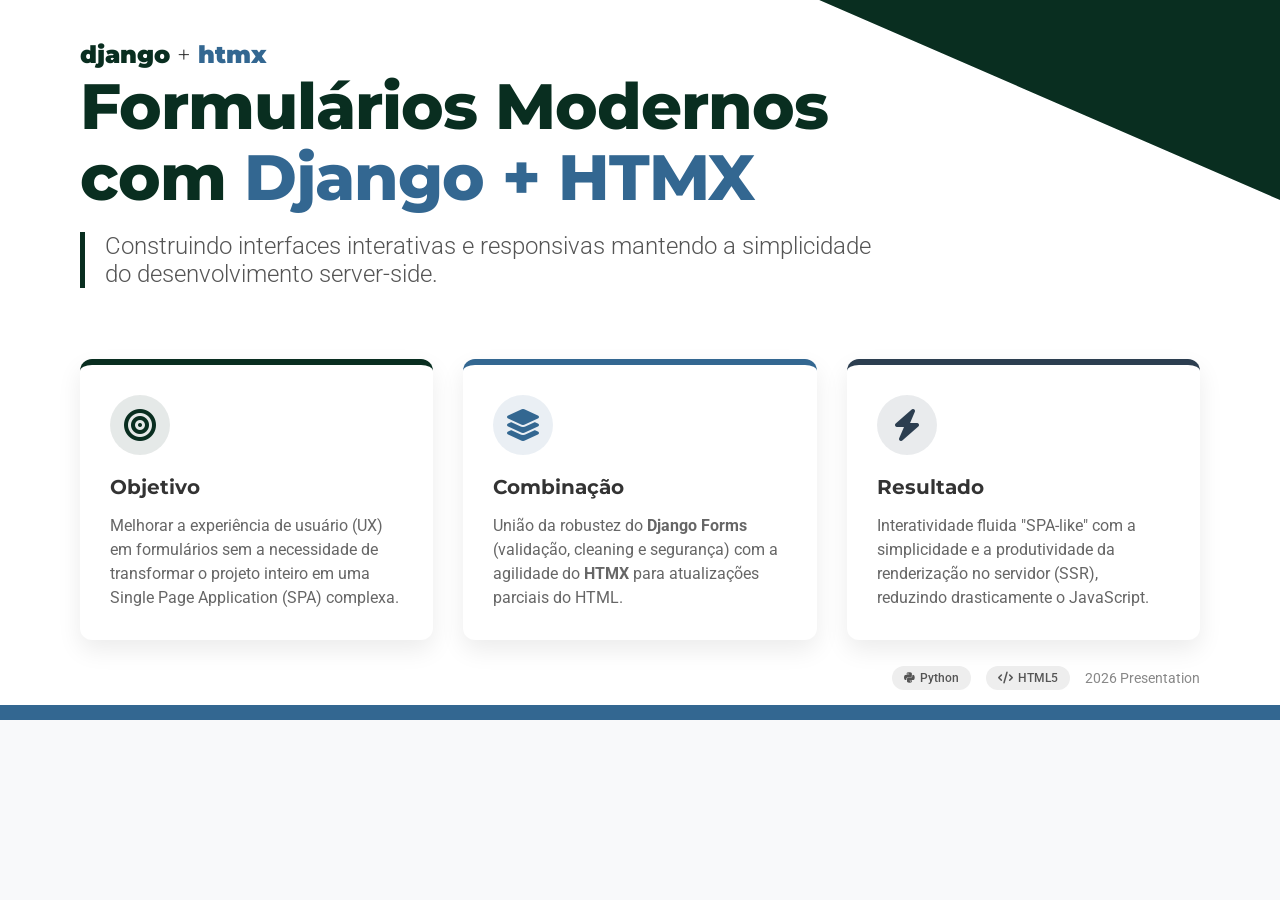
==== slides/s01.html @ f7e3edf2 "feat: Primeiros passos da apresentação" ====
<!DOCTYPE html>

<html lang="pt-BR">

<head>
    <meta charset="utf-8" />
    <meta content="width=device-width, initial-scale=1.0" name="viewport" />
    <title>Formulários Modernos com Django + HTMX</title>
    <link
        href="https://fonts.googleapis.com/css2?family=Roboto:wght@300;400;500;700;900&amp;family=Montserrat:wght@400;600;800&amp;display=swap"
        rel="stylesheet" />
    <link href="https://cdnjs.cloudflare.com/ajax/libs/font-awesome/6.4.0/css/all.min.css" rel="stylesheet" />
    <style>
        * {
            margin: 0;
            padding: 0;
            box-sizing: border-box;
        }

        body {
            width: 1280px;
            height: 720px;
            overflow: hidden;
            font-family: 'Roboto', sans-serif;
            background-color: #f8f9fa;
        }

        .slide-container {
            width: 100%;
            height: 100%;
            display: flex;
            flex-direction: column;
            position: relative;
            background-color: #ffffff;
            color: #333;
        }

        /* Decorative Background Elements */
        .bg-accent-top {
            position: absolute;
            top: 0;
            right: 0;
            width: 45%;
            height: 200px;
            background-color: #092e20;
            /* Django Green Dark */
            clip-path: polygon(0 0, 100% 0, 100% 100%, 20% 0);
            z-index: 0;
        }

        .bg-accent-bottom {
            position: absolute;
            bottom: 0;
            left: 0;
            width: 100%;
            height: 15px;
            background-color: #336791;
            /* HTMX/Python Blue */
            z-index: 0;
        }

        /* Header / Title Section */
        .header-content {
            flex: 1;
            display: flex;
            flex-direction: column;
            justify-content: center;
            padding: 60px 80px 20px 80px;
            z-index: 1;
        }

        .main-title {
            font-family: 'Montserrat', sans-serif;
            font-size: 64px;
            font-weight: 800;
            line-height: 1.1;
            color: #092e20;
            /* Django Green */
            margin-bottom: 20px;
            letter-spacing: -1px;
        }

        .main-title .highlight {
            color: #336791;
            /* HTMX Blue */
        }

        .subtitle {
            font-size: 24px;
            color: #555;
            font-weight: 300;
            max-width: 800px;
            margin-bottom: 40px;
            border-left: 5px solid #092e20;
            padding-left: 20px;
        }

        /* Cards Section */
        .cards-wrapper {
            display: flex;
            justify-content: space-between;
            gap: 30px;
            padding: 0 80px 80px 80px;
            z-index: 1;
        }

        .card {
            flex: 1;
            background-color: white;
            border-radius: 12px;
            padding: 30px;
            box-shadow: 0 10px 25px rgba(0, 0, 0, 0.08);
            border-top: 6px solid #ccc;
            display: flex;
            flex-direction: column;
            align-items: flex-start;
        }

        .card-green {
            border-top-color: #092e20;
            /* Django */
        }

        .card-blue {
            border-top-color: #336791;
            /* HTMX */
        }

        .card-dark {
            border-top-color: #2c3e50;
        }

        .card-icon {
            font-size: 32px;
            margin-bottom: 20px;
            width: 60px;
            height: 60px;
            border-radius: 50%;
            display: flex;
            align-items: center;
            justify-content: center;
        }

        .icon-bg-green {
            background-color: rgba(9, 46, 32, 0.1);
            color: #092e20;
        }

        .icon-bg-blue {
            background-color: rgba(51, 103, 145, 0.1);
            color: #336791;
        }

        .icon-bg-dark {
            background-color: rgba(44, 62, 80, 0.1);
            color: #2c3e50;
        }

        .card-title {
            font-family: 'Montserrat', sans-serif;
            font-size: 20px;
            font-weight: 700;
            margin-bottom: 15px;
            color: #333;
        }

        .card-text {
            font-size: 16px;
            line-height: 1.5;
            color: #666;
        }

        /* Footer logos or info */
        .footer-info {
            position: absolute;
            bottom: 30px;
            right: 80px;
            font-size: 14px;
            color: #888;
            display: flex;
            align-items: center;
            gap: 15px;
        }

        .tech-badge {
            background: #eee;
            padding: 5px 12px;
            border-radius: 20px;
            font-weight: 500;
            font-size: 12px;
            color: #555;
            display: flex;
            align-items: center;
            gap: 5px;
        }

        /* Logos placeholder area */
        .logo-area {
            position: absolute;
            top: 40px;
            left: 80px;
            display: flex;
            gap: 20px;
            align-items: center;
        }

        .logo-text {
            font-weight: 900;
            font-size: 24px;
            color: #092e20;
            font-family: 'Montserrat', sans-serif;
        }
    </style>
</head>

<body>
    <div class="slide-container">
        <!-- Background Elements -->
        <div class="bg-accent-top"></div>
        <div class="bg-accent-bottom"></div>
        <!-- Logo / Brand -->
        <div class="logo-area">
            <div class="logo-text">django <span style="color: #333; font-weight:300;">+</span> <span
                    style="color:#336791;">htmx</span></div>
        </div>
        <!-- Main Header -->
        <div class="header-content">
            <h1 class="main-title">
                Formulários Modernos<br />
                com <span class="highlight">Django + HTMX</span>
            </h1>
            <div class="subtitle">
                <p>Construindo interfaces interativas e responsivas mantendo a simplicidade do desenvolvimento
                    server-side.</p>
            </div>
        </div>
        <!-- Cards Content -->
        <div class="cards-wrapper">
            <!-- Card 1 -->
            <div class="card card-green">
                <div class="card-icon icon-bg-green">
                    <i class="fas fa-bullseye"></i>
                </div>
                <h3 class="card-title">Objetivo</h3>
                <div class="card-text">
                    <p>Melhorar a experiência de usuário (UX) em formulários sem a necessidade de transformar o projeto
                        inteiro em uma Single Page Application (SPA) complexa.</p>
                </div>
            </div>
            <!-- Card 2 -->
            <div class="card card-blue">
                <div class="card-icon icon-bg-blue">
                    <i class="fas fa-layer-group"></i>
                </div>
                <h3 class="card-title">Combinação</h3>
                <div class="card-text">
                    <p>União da robustez do <strong>Django Forms</strong> (validação, cleaning e segurança) com a
                        agilidade do <strong>HTMX</strong> para atualizações parciais do HTML.</p>
                </div>
            </div>
            <!-- Card 3 -->
            <div class="card card-dark">
                <div class="card-icon icon-bg-dark">
                    <i class="fas fa-bolt"></i>
                </div>
                <h3 class="card-title">Resultado</h3>
                <div class="card-text">
                    <p>Interatividade fluida "SPA-like" com a simplicidade e a produtividade da renderização no servidor
                        (SSR), reduzindo drasticamente o JavaScript.</p>
                </div>
            </div>
        </div>
        <!-- Footer -->
        <div class="footer-info">
            <span class="tech-badge"><i class="fab fa-python"></i> Python</span>
            <span class="tech-badge"><i class="fas fa-code"></i> HTML5</span>
            <span>2026 Presentation</span>
        </div>
    </div>
</body>

</html>
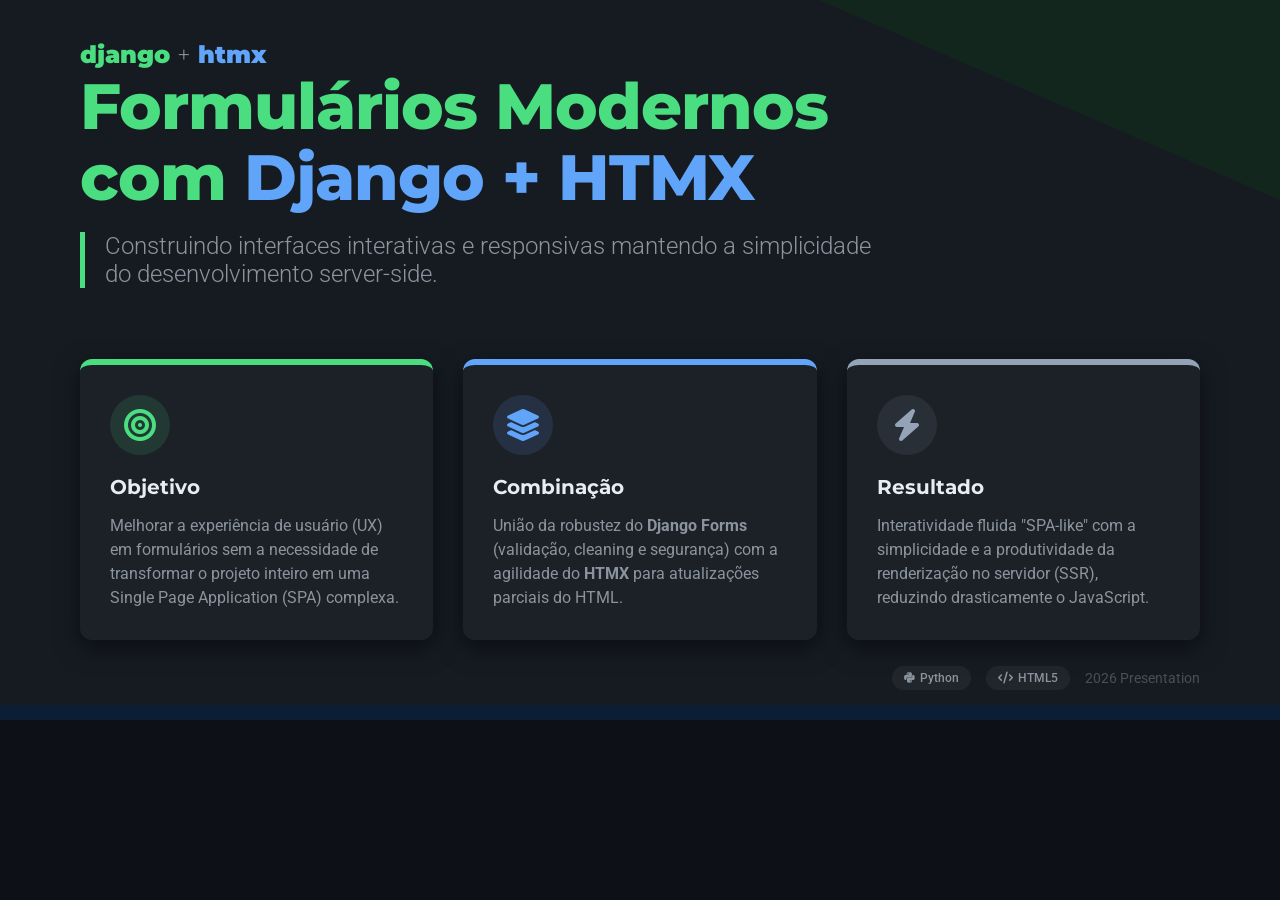
==== commit 51611145: "feat: Modo escuro implementado" ====
--- a/slides/s01.html
+++ b/slides/s01.html
@@ -1,4 +1,4 @@
-<!DOCTYPE html>
+﻿<!DOCTYPE html>
 
 <html lang="pt-BR">
 
@@ -211,6 +211,7 @@
             font-family: 'Montserrat', sans-serif;
         }
     </style>
+    <link rel="stylesheet" href="dark-theme.css" />
 </head>
 
 <body>
@@ -220,8 +221,8 @@
         <div class="bg-accent-bottom"></div>
         <!-- Logo / Brand -->
         <div class="logo-area">
-            <div class="logo-text">django <span style="color: #333; font-weight:300;">+</span> <span
-                    style="color:#336791;">htmx</span></div>
+            <div class="logo-text">django <span style="color: #8b949e; font-weight:300;">+</span> <span
+                    style="color:#60a5fa;">htmx</span></div>
         </div>
         <!-- Main Header -->
         <div class="header-content">
--- a/slides/dark-theme.css
+++ b/slides/dark-theme.css
@@ -0,0 +1,407 @@
+/* ═══════════════════════════════════════════════════════════
+   DARK MODE — Shared Theme for all slides
+   ═══════════════════════════════════════════════════════════ */
+
+/* ── Base ─────────────────────────────────────────────────── */
+body {
+    background: #0d1117 !important;
+    color: #c9d1d9 !important;
+}
+
+/* ── Surfaces ─────────────────────────────────────────────── */
+.bg-white {
+    background: #161b22 !important;
+}
+
+.bg-gray-50 {
+    background: #0d1117 !important;
+}
+
+.bg-gray-100 {
+    background: #1c2128 !important;
+}
+
+.bg-gray-200 {
+    background: #2d333b !important;
+}
+
+.bg-gray-300 {
+    background: #2d333b !important;
+}
+
+.bg-gray-800 {
+    background: #1c2128 !important;
+}
+
+.bg-gray-900 {
+    background: #0d1117 !important;
+}
+
+/* ── Text ─────────────────────────────────────────────────── */
+.text-gray-800 {
+    color: #e6edf3 !important;
+}
+
+.text-gray-700 {
+    color: #c9d1d9 !important;
+}
+
+.text-gray-600 {
+    color: #8b949e !important;
+}
+
+.text-gray-500 {
+    color: #6e7681 !important;
+}
+
+.text-gray-400 {
+    color: #484f58 !important;
+}
+
+/* ── Borders ──────────────────────────────────────────────── */
+.border-gray-100 {
+    border-color: #21262d !important;
+}
+
+.border-gray-200 {
+    border-color: #30363d !important;
+}
+
+.border-gray-300 {
+    border-color: #3d444d !important;
+}
+
+.border-gray-400 {
+    border-color: #484f58 !important;
+}
+
+.border-gray-700 {
+    border-color: #21262d !important;
+}
+
+/* ── Django Brand (Bright Emerald) ────────────────────────── */
+.text-django {
+    color: #4ade80 !important;
+}
+
+.bg-django {
+    background: #12261e !important;
+}
+
+.border-django {
+    border-color: #4ade80 !important;
+}
+
+/* Top accent strips use bg-django — keep them bright */
+[class~="h-2"][class~="bg-django"] {
+    background: #4ade80 !important;
+}
+
+/* Gradient strips with hardcoded inline style */
+[style*="092e20"] {
+    background: linear-gradient(90deg, #4ade80, #60a5fa) !important;
+}
+
+/* ── HTMX Brand (Sky Blue) ────────────────────────────────── */
+.text-htmx {
+    color: #60a5fa !important;
+}
+
+.bg-htmx {
+    background: #0c1e36 !important;
+}
+
+.border-htmx {
+    border-color: #60a5fa !important;
+}
+
+/* ── Green ────────────────────────────────────────────────── */
+.bg-green-50 {
+    background: #0b2116 !important;
+}
+
+.bg-green-100 {
+    background: #122b1e !important;
+}
+
+.bg-green-200 {
+    background: #1a4226 !important;
+}
+
+.bg-green-900 {
+    background: #0a1d12 !important;
+}
+
+.text-green-800,
+.text-green-700,
+.text-green-600 {
+    color: #4ade80 !important;
+}
+
+.text-green-300 {
+    color: #86efac !important;
+}
+
+.border-green-100,
+.border-green-200,
+.border-green-300,
+.border-green-700 {
+    border-color: #1a4226 !important;
+}
+
+/* ── Blue ─────────────────────────────────────────────────── */
+.bg-blue-50 {
+    background: #0c1e36 !important;
+}
+
+.bg-blue-100 {
+    background: #0e2445 !important;
+}
+
+.text-blue-800,
+.text-blue-700 {
+    color: #93c5fd !important;
+}
+
+.border-blue-100,
+.border-blue-200 {
+    border-color: #1e3a5f !important;
+}
+
+/* ── Red ──────────────────────────────────────────────────── */
+.bg-red-50,
+.bg-red-100,
+.bg-red-900 {
+    background: #2d0f0f !important;
+}
+
+.text-red-800 {
+    color: #fca5a5 !important;
+}
+
+.text-red-700,
+.text-red-600,
+.text-red-400 {
+    color: #f87171 !important;
+}
+
+.border-red-100,
+.border-red-200 {
+    border-color: #5c2323 !important;
+}
+
+.border-red-400 {
+    border-color: #ef4444 !important;
+}
+
+/* ── Orange ───────────────────────────────────────────────── */
+.bg-orange-100 {
+    background: #2a1508 !important;
+}
+
+.text-orange-500 {
+    color: #fb923c !important;
+}
+
+/* ── Yellow ───────────────────────────────────────────────── */
+.bg-yellow-50 {
+    background: #1a1500 !important;
+}
+
+.bg-yellow-100 {
+    background: #261e04 !important;
+}
+
+.bg-yellow-200 {
+    background: #332800 !important;
+}
+
+.text-yellow-800,
+.text-yellow-600 {
+    color: #fcd34d !important;
+}
+
+.border-yellow-100,
+.border-yellow-300 {
+    border-color: #3d3000 !important;
+}
+
+.border-yellow-400 {
+    border-color: #a16207 !important;
+}
+
+/* ── Purple / Indigo ──────────────────────────────────────── */
+.bg-purple-50 {
+    background: #1a0f2e !important;
+}
+
+.text-purple-600 {
+    color: #c4b5fd !important;
+}
+
+.border-purple-600 {
+    border-color: #8b5cf6 !important;
+}
+
+.text-indigo-500 {
+    color: #a5b4fc !important;
+}
+
+/* ── Component Overrides ──────────────────────────────────── */
+.badge-problem {
+    background: #2d0f0f !important;
+    color: #fca5a5 !important;
+}
+
+.badge-solution {
+    background: #0c1e36 !important;
+    color: #93c5fd !important;
+}
+
+.badge-result {
+    background: #0b2116 !important;
+    color: #86efac !important;
+}
+
+.connector-arrow {
+    color: #3d444d !important;
+}
+
+.card-shadow {
+    box-shadow: 0 4px 24px rgba(0, 0, 0, .55), 0 1px 4px rgba(0, 0, 0, .35) !important;
+}
+
+.code-block {
+    background: #010409 !important;
+}
+
+/* Backdrop overlays */
+.bg-white\/80 {
+    background: rgba(22, 27, 34, .9) !important;
+}
+
+.bg-white\/60 {
+    background: rgba(22, 27, 34, .6) !important;
+}
+
+/* ── s01 custom CSS overrides ─────────────────────────────── */
+.slide-container {
+    background: #161b22 !important;
+    color: #e6edf3 !important;
+}
+
+.bg-accent-top {
+    background-color: #12261e !important;
+}
+
+.bg-accent-bottom {
+    background-color: #0c1e36 !important;
+}
+
+.main-title {
+    color: #4ade80 !important;
+}
+
+.main-title .highlight {
+    color: #60a5fa !important;
+}
+
+.subtitle {
+    color: #8b949e !important;
+    border-left-color: #4ade80 !important;
+}
+
+.card {
+    background: #1c2128 !important;
+    box-shadow: 0 8px 24px rgba(0, 0, 0, .5) !important;
+}
+
+.card-green {
+    border-top-color: #4ade80 !important;
+}
+
+.card-blue {
+    border-top-color: #60a5fa !important;
+}
+
+.card-dark {
+    border-top-color: #94a3b8 !important;
+}
+
+.card-title {
+    color: #e6edf3 !important;
+}
+
+.card-text {
+    color: #8b949e !important;
+}
+
+.icon-bg-green {
+    background: rgba(74, 222, 128, .12) !important;
+    color: #4ade80 !important;
+}
+
+.icon-bg-blue {
+    background: rgba(96, 165, 250, .12) !important;
+    color: #60a5fa !important;
+}
+
+.icon-bg-dark {
+    background: rgba(148, 163, 184, .1) !important;
+    color: #94a3b8 !important;
+}
+
+.tech-badge {
+    background: #21262d !important;
+    color: #8b949e !important;
+}
+
+.logo-text {
+    color: #4ade80 !important;
+}
+
+.footer-info {
+    color: #484f58 !important;
+}
+
+/* ── s10 specific ─────────────────────────────────────────── */
+.bg-success-light {
+    background: #0b2116 !important;
+}
+
+.border-success {
+    border-color: #3fb950 !important;
+}
+
+.text-success {
+    color: #3fb950 !important;
+}
+
+.icon-success {
+    color: #3fb950 !important;
+}
+
+.bg-warning-light {
+    background: #2a1508 !important;
+}
+
+.border-warning {
+    border-color: #f97316 !important;
+}
+
+.text-warning {
+    color: #f97316 !important;
+}
+
+.icon-warning {
+    color: #f97316 !important;
+}
+
+.bg-info-dark {
+    background: #0d1117 !important;
+    border: 1px solid #21262d !important;
+}
+
+.text-info-light {
+    color: #bae6fd !important;
+}
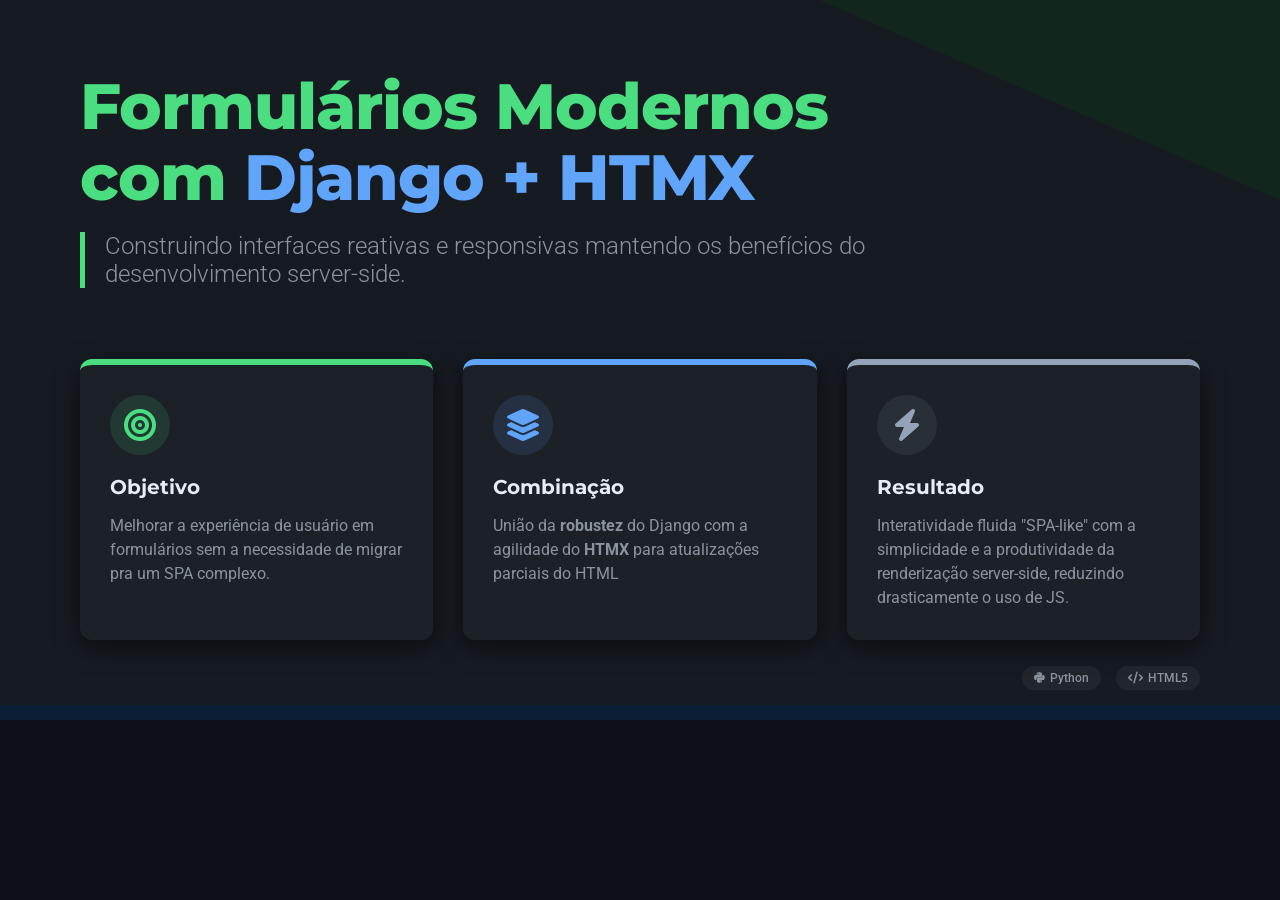
==== commit b8b08f2b: "feat: Slides iniciais atualizados" ====
--- a/slides/s01.html
+++ b/slides/s01.html
@@ -219,11 +219,6 @@
         <!-- Background Elements -->
         <div class="bg-accent-top"></div>
         <div class="bg-accent-bottom"></div>
-        <!-- Logo / Brand -->
-        <div class="logo-area">
-            <div class="logo-text">django <span style="color: #8b949e; font-weight:300;">+</span> <span
-                    style="color:#60a5fa;">htmx</span></div>
-        </div>
         <!-- Main Header -->
         <div class="header-content">
             <h1 class="main-title">
@@ -231,8 +226,8 @@
                 com <span class="highlight">Django + HTMX</span>
             </h1>
             <div class="subtitle">
-                <p>Construindo interfaces interativas e responsivas mantendo a simplicidade do desenvolvimento
-                    server-side.</p>
+                <p>Construindo interfaces reativas e responsivas mantendo os benefícios do desenvolvimento server-side.
+                </p>
             </div>
         </div>
         <!-- Cards Content -->
@@ -244,8 +239,8 @@
                 </div>
                 <h3 class="card-title">Objetivo</h3>
                 <div class="card-text">
-                    <p>Melhorar a experiência de usuário (UX) em formulários sem a necessidade de transformar o projeto
-                        inteiro em uma Single Page Application (SPA) complexa.</p>
+                    <p>Melhorar a experiência de usuário em formulários sem a necessidade de migrar pra um SPA complexo.
+                    </p>
                 </div>
             </div>
             <!-- Card 2 -->
@@ -255,8 +250,8 @@
                 </div>
                 <h3 class="card-title">Combinação</h3>
                 <div class="card-text">
-                    <p>União da robustez do <strong>Django Forms</strong> (validação, cleaning e segurança) com a
-                        agilidade do <strong>HTMX</strong> para atualizações parciais do HTML.</p>
+                    <p>União da <strong>robustez</strong> do Django com a agilidade do <strong>HTMX</strong> para
+                        atualizações parciais do HTML</p>
                 </div>
             </div>
             <!-- Card 3 -->
@@ -266,8 +261,7 @@
                 </div>
                 <h3 class="card-title">Resultado</h3>
                 <div class="card-text">
-                    <p>Interatividade fluida "SPA-like" com a simplicidade e a produtividade da renderização no servidor
-                        (SSR), reduzindo drasticamente o JavaScript.</p>
+                    <p>Interatividade fluida "SPA-like" com a simplicidade e a produtividade da renderização server-side, reduzindo drasticamente o uso de JS.</p>
                 </div>
             </div>
         </div>
@@ -275,7 +269,6 @@
         <div class="footer-info">
             <span class="tech-badge"><i class="fab fa-python"></i> Python</span>
             <span class="tech-badge"><i class="fas fa-code"></i> HTML5</span>
-            <span>2026 Presentation</span>
         </div>
     </div>
 </body>
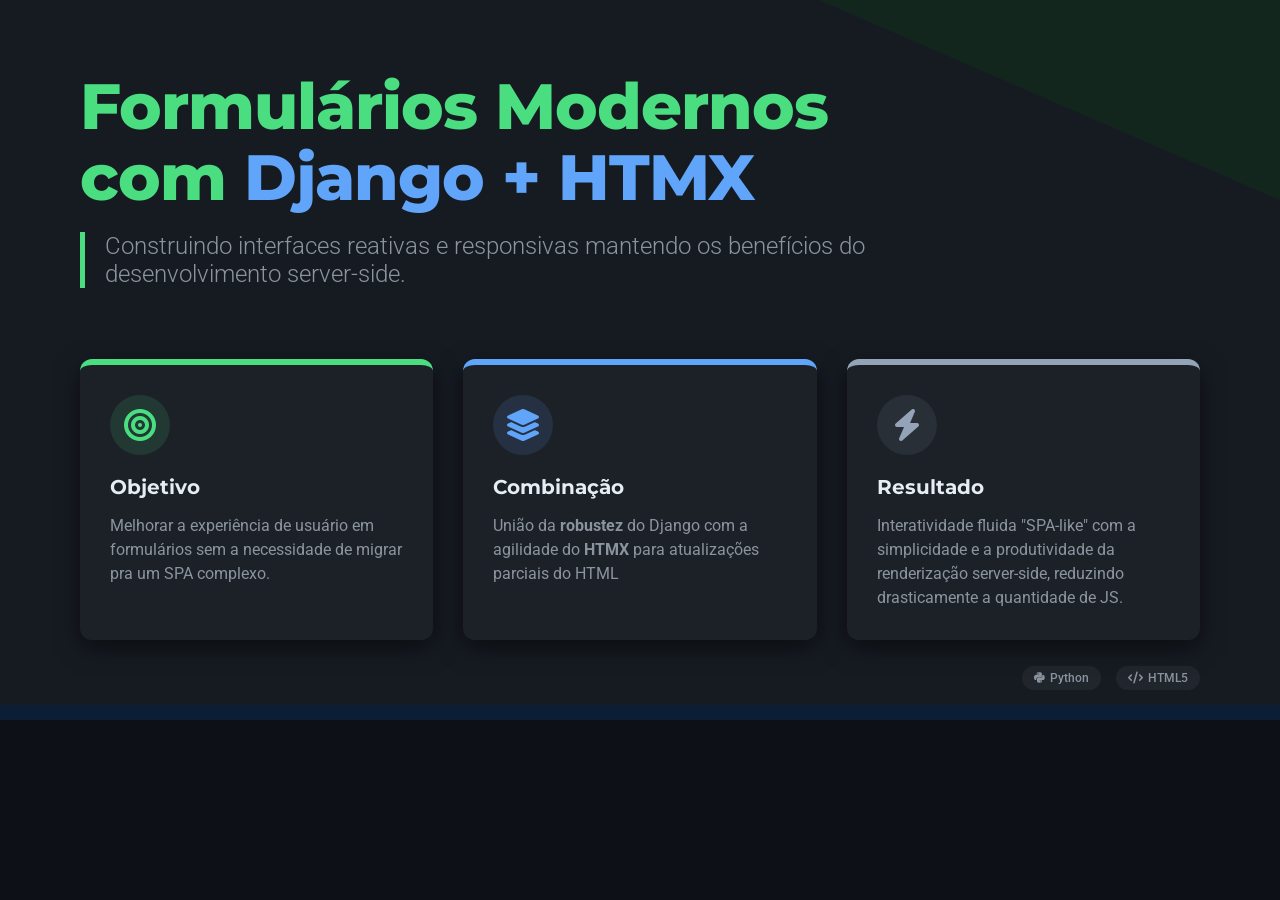
==== commit 21657983: "feat: Progressão na elaboração dos slides" ====
--- a/slides/s01.html
+++ b/slides/s01.html
@@ -261,7 +261,7 @@
                 </div>
                 <h3 class="card-title">Resultado</h3>
                 <div class="card-text">
-                    <p>Interatividade fluida "SPA-like" com a simplicidade e a produtividade da renderização server-side, reduzindo drasticamente o uso de JS.</p>
+                    <p>Interatividade fluida "SPA-like" com a simplicidade e a produtividade da renderização server-side, reduzindo drasticamente a quantidade de JS.</p>
                 </div>
             </div>
         </div>
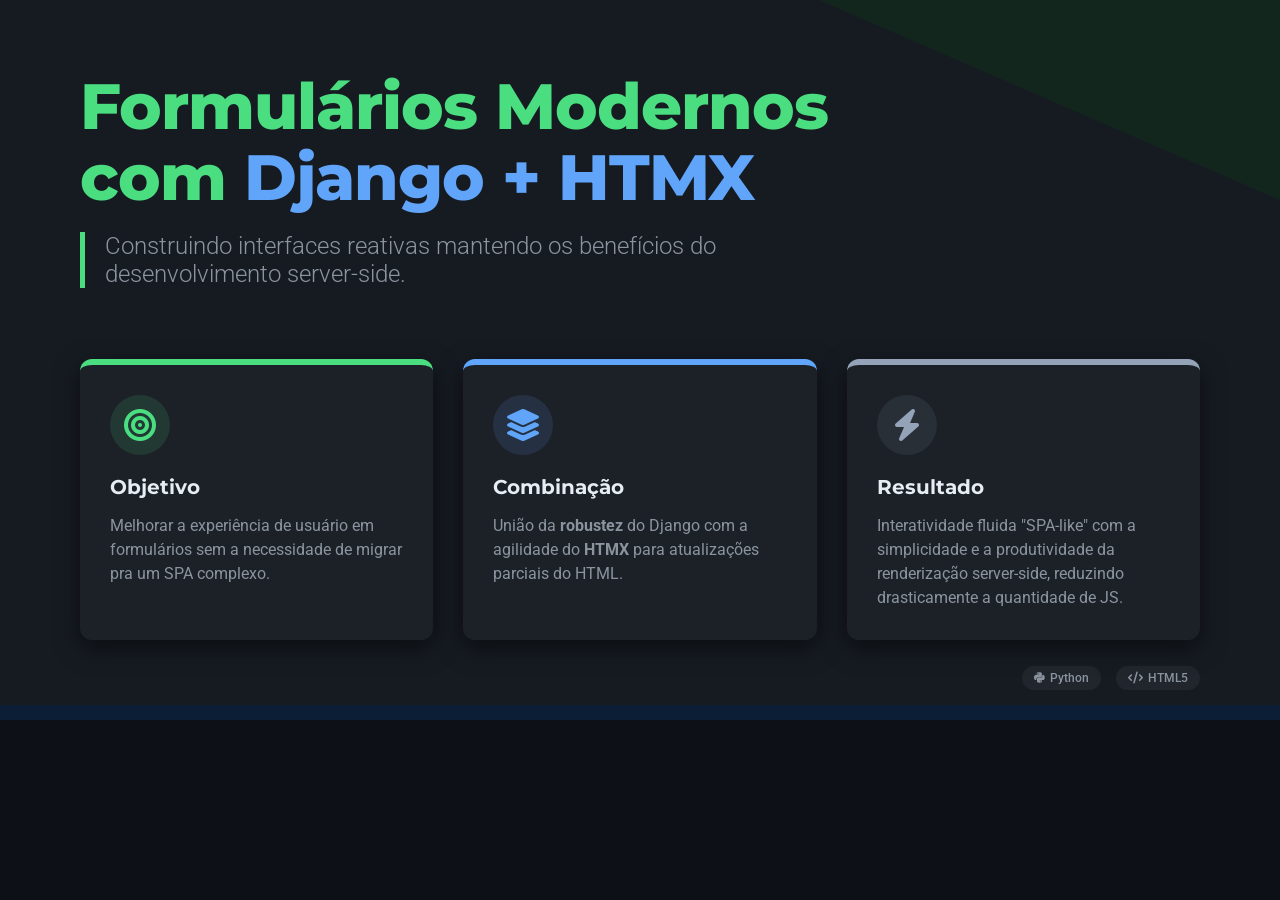
==== commit 442a94b6: "feat: Atualizações de conteúdo e melhorias de clareza nos slides" ====
--- a/slides/s01.html
+++ b/slides/s01.html
@@ -226,7 +226,7 @@
                 com <span class="highlight">Django + HTMX</span>
             </h1>
             <div class="subtitle">
-                <p>Construindo interfaces reativas e responsivas mantendo os benefícios do desenvolvimento server-side.
+                <p>Construindo interfaces reativas mantendo os benefícios do desenvolvimento server-side.
                 </p>
             </div>
         </div>
@@ -251,7 +251,7 @@
                 <h3 class="card-title">Combinação</h3>
                 <div class="card-text">
                     <p>União da <strong>robustez</strong> do Django com a agilidade do <strong>HTMX</strong> para
-                        atualizações parciais do HTML</p>
+                        atualizações parciais do HTML.</p>
                 </div>
             </div>
             <!-- Card 3 -->
